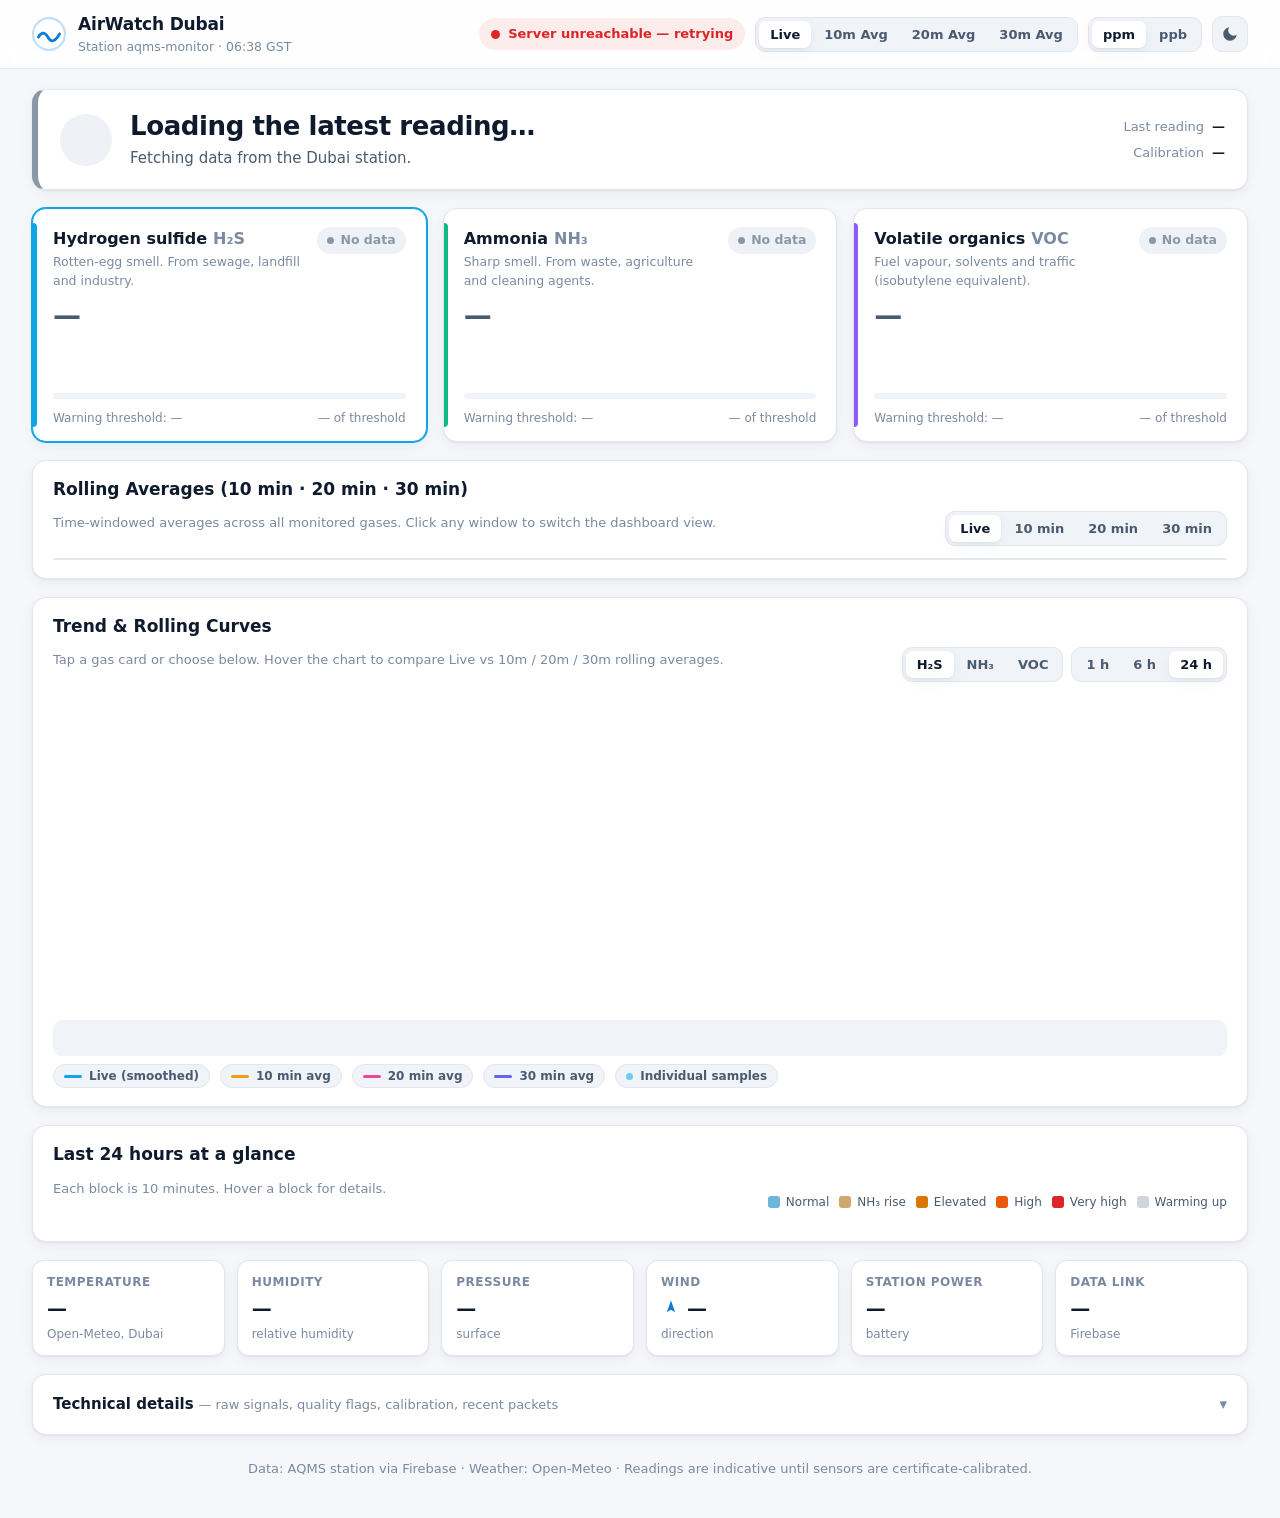
==== index.html @ 14f839cf "Add 10m, 20m, 30m rolling average views (v12)" ====
<!DOCTYPE html>
<html lang="en" data-theme="light">
<head>
  <meta charset="UTF-8" />
  <meta name="viewport" content="width=device-width, initial-scale=1" />
  <title>AirWatch Dubai — Live Air Quality</title>
  <meta name="description" content="Live hydrogen sulfide, ammonia and VOC readings from the AQMS station in Dubai." />
  <link rel="stylesheet" href="./vendor/uPlot.min.css" />
  <link rel="stylesheet" href="./app.css?v=12" />
  <script>
    // Apply saved/system theme before paint to avoid a flash
    (function () {
      var t = localStorage.getItem("aw-theme");
      if (!t) t = window.matchMedia && matchMedia("(prefers-color-scheme: dark)").matches ? "dark" : "light";
      document.documentElement.setAttribute("data-theme", t);
    })();
  </script>
</head>
<body>
  <header class="topbar">
    <div class="brand">
      <svg class="brand-mark" viewBox="0 0 32 32" aria-hidden="true">
        <circle cx="16" cy="16" r="15" fill="none" stroke="currentColor" stroke-width="2" opacity=".25" />
        <path d="M6 19c3-5 6-5 9 0s6 5 11-3" fill="none" stroke="currentColor" stroke-width="2.6" stroke-linecap="round" />
      </svg>
      <div>
        <div class="brand-name">AirWatch Dubai</div>
        <div class="brand-sub">Station <span id="stationId">aqms-monitor</span> · <span id="dubaiClock">--:--</span> GST</div>
      </div>
    </div>

    <div class="top-actions">
      <span id="livePill" class="live-pill is-wait" role="status" aria-live="polite">
        <span class="dot"></span><span id="liveText">Connecting…</span>
      </span>
      <div class="seg" role="group" aria-label="Averaging window" id="avgTabs">
        <button type="button" data-avg="live" aria-pressed="true" title="Instantaneous Kalman-smoothed reading">Live</button>
        <button type="button" data-avg="10" aria-pressed="false" title="10-minute rolling average">10m Avg</button>
        <button type="button" data-avg="20" aria-pressed="false" title="20-minute rolling average">20m Avg</button>
        <button type="button" data-avg="30" aria-pressed="false" title="30-minute rolling average">30m Avg</button>
      </div>
      <div class="seg" role="group" aria-label="Units">
        <button type="button" data-unit="ppm" aria-pressed="true">ppm</button>
        <button type="button" data-unit="ppb" aria-pressed="false">ppb</button>
      </div>
      <button type="button" id="themeBtn" class="icon-btn" aria-label="Toggle dark mode" title="Toggle dark mode">
        <svg viewBox="0 0 24 24" aria-hidden="true"><path d="M21 12.8A9 9 0 1 1 11.2 3a7 7 0 0 0 9.8 9.8z" fill="currentColor"/></svg>
      </button>
    </div>
  </header>

  <main class="wrap">
    <!-- 1. One-sentence answer -->
    <section id="statusBanner" class="status-banner tone-wait" aria-live="polite">
      <div class="status-icon" id="statusIcon" aria-hidden="true"></div>
      <div class="status-text">
        <h1 id="statusHeadline">Loading the latest reading…</h1>
        <p id="statusDetail">Fetching data from the Dubai station.</p>
      </div>
      <div class="status-meta">
        <div><span class="k">Last reading</span><span class="v" id="lastReading">—</span></div>
        <div><span class="k">Calibration</span><span class="v" id="calState">—</span></div>
      </div>
    </section>

    <!-- 2. Gas cards -->
    <section class="gas-grid" aria-label="Gas readings">
      <article class="gas-card" data-gas="h2s" tabindex="0"></article>
      <article class="gas-card" data-gas="nh3" tabindex="0"></article>
      <article class="gas-card" data-gas="voc" tabindex="0"></article>
    </section>

    <!-- 2b. 10m / 20m / 30m Rolling Averages Overview -->
    <section class="panel" id="rollingPanel" aria-label="Rolling average summary">
      <div class="panel-head">
        <div>
          <h2>Rolling Averages (10 min · 20 min · 30 min)</h2>
          <p class="muted small">Time-windowed averages across all monitored gases. Click any window to switch the dashboard view.</p>
        </div>
        <div class="seg" role="group" aria-label="Rolling window quick switch" id="avgTabsPanel">
          <button type="button" data-avg="live" aria-pressed="true">Live</button>
          <button type="button" data-avg="10" aria-pressed="false">10 min</button>
          <button type="button" data-avg="20" aria-pressed="false">20 min</button>
          <button type="button" data-avg="30" aria-pressed="false">30 min</button>
        </div>
      </div>
      <div class="table-scroll">
        <table class="grid-table rolling-table" id="rollingTable"></table>
      </div>
    </section>

    <!-- 3. Trend chart -->
    <section class="panel">
      <div class="panel-head">
        <div>
          <h2>Trend &amp; Rolling Curves</h2>
          <p class="muted small">Tap a gas card or choose below. Hover the chart to compare Live vs 10m / 20m / 30m rolling averages.</p>
        </div>
        <div class="panel-controls">
          <div class="seg" role="group" aria-label="Gas" id="gasTabs">
            <button type="button" data-gas="h2s" aria-pressed="true">H₂S</button>
            <button type="button" data-gas="nh3" aria-pressed="false">NH₃</button>
            <button type="button" data-gas="voc" aria-pressed="false">VOC</button>
          </div>
          <div class="seg" role="group" aria-label="Time range" id="rangeTabs">
            <button type="button" data-hours="1" aria-pressed="false">1 h</button>
            <button type="button" data-hours="6" aria-pressed="false">6 h</button>
            <button type="button" data-hours="24" aria-pressed="true">24 h</button>
          </div>
        </div>
      </div>
      <div id="chart" class="chart" role="img" aria-label="Concentration over time"></div>
      <div id="chartReadout" class="chart-readout" aria-live="off"></div>
      <div class="chart-key" id="chartKey">
        <button type="button" class="key-toggle" data-sidx="1" aria-pressed="true"><i class="key-line"></i>Live (smoothed)</button>
        <button type="button" class="key-toggle" data-sidx="2" aria-pressed="true"><i class="key-line avg10"></i>10 min avg</button>
        <button type="button" class="key-toggle" data-sidx="3" aria-pressed="true"><i class="key-line avg20"></i>20 min avg</button>
        <button type="button" class="key-toggle" data-sidx="4" aria-pressed="true"><i class="key-line avg30"></i>30 min avg</button>
        <button type="button" class="key-toggle" data-sidx="5" aria-pressed="true"><i class="key-dot"></i>Individual samples</button>
      </div>
    </section>

    <!-- 4. 24-hour timeline -->
    <section class="panel">
      <div class="panel-head">
        <div>
          <h2>Last 24 hours at a glance</h2>
          <p class="muted small" id="timelineSub">Each block is 10 minutes. Hover a block for details.</p>
        </div>
        <div class="legend-chips" id="timelineLegend"></div>
      </div>
      <div id="timeline" class="timeline"></div>
    </section>

    <!-- 5. Conditions & station health -->
    <section class="cond-grid" aria-label="Conditions and station health">
      <div class="cond"><span class="k">Temperature</span><span class="v" id="cTemp">—</span><span class="s">Open-Meteo, Dubai</span></div>
      <div class="cond"><span class="k">Humidity</span><span class="v" id="cRh">—</span><span class="s">relative humidity</span></div>
      <div class="cond"><span class="k">Pressure</span><span class="v" id="cP">—</span><span class="s">surface</span></div>
      <div class="cond">
        <span class="k">Wind</span>
        <span class="v wind"><svg id="windArrow" viewBox="0 0 24 24" aria-hidden="true"><path d="M12 3l5 14-5-3-5 3z" fill="currentColor"/></svg><span id="cWind">—</span></span>
        <span class="s" id="cWindDir">direction</span>
      </div>
      <div class="cond"><span class="k">Station power</span><span class="v" id="cBatt">—</span><span class="s" id="cBattS">battery</span></div>
      <div class="cond"><span class="k">Data link</span><span class="v" id="cLink">—</span><span class="s" id="cLinkS">Firebase</span></div>
    </section>

    <!-- 6. Technical drawer -->
    <details class="panel drawer" id="drawer">
      <summary>
        <span><strong>Technical details</strong> <span class="muted small">— raw signals, quality flags, calibration, recent packets</span></span>
        <span class="chev" aria-hidden="true">▾</span>
      </summary>
      <div class="drawer-body">
        <div class="tech-grid">
          <div>
            <h3>Latest raw packet</h3>
            <pre id="rawString" class="raw">—</pre>
            <table class="kv" id="voltTable"></table>
          </div>
          <div>
            <h3>Per-gas quality</h3>
            <table class="kv" id="qualityTable"></table>
          </div>
        </div>
        <h3>Recent packets</h3>
        <div class="table-scroll">
          <table class="grid-table" id="recentTable"></table>
        </div>
        <h3>How the numbers are made</h3>
        <ul class="method">
          <li><strong>H₂S</strong> (Alphasense H2S-B4, A1 working / A2 auxiliary electrode): AAN 803 algorithm 1, <code>[(A1−WE_e) − n_T·(A2−AE_e)] / sensitivity</code>.</li>
          <li><strong>NH₃</strong> (Alphasense NH3-B1, A0): 3-electrode conversion with H₂S cross-sensitivity compensation.</li>
          <li><strong>VOC</strong> (Alphasense PIDX-A-040, A3): fixed clean-air zero plus ideal-gas temperature/pressure correction, reported as isobutylene equivalent.</li>
          <li>Values are despiked and smoothed with a Hampel + 1D Kalman filter, with live 1σ noise estimates reported alongside every reading.</li>
        </ul>
        <p class="muted small" id="calNote"></p>
        <div class="drawer-actions">
          <a class="btn" id="csvBtn" href="./api/export/csv" download="aqms_dubai_telemetry.csv">Download CSV</a>
          <a class="btn ghost" id="liveApiBtn" href="https://aqms-65300-default-rtdb.firebaseio.com/data.json?orderBy=%22%24key%22&limitToLast=5" target="_blank" rel="noopener">Firebase Live JSON</a>
        </div>
      </div>
    </details>

    <footer class="foot muted small">
      Data: AQMS station via Firebase · Weather: Open-Meteo · Readings are indicative until sensors are certificate-calibrated.
    </footer>
  </main>

  <div id="tip" class="tip" role="tooltip" hidden></div>

  <script src="./vendor/uPlot.iife.min.js"></script>
  <script src="./standalone_engine.js?v=12"></script>
  <script src="./app.js?v=12"></script>
</body>
</html>
---- vendor/uPlot.min.css ----
.uplot, .uplot *, .uplot *::before, .uplot *::after {box-sizing: border-box;}.uplot {font-family: system-ui, -apple-system, "Segoe UI", Roboto, "Helvetica Neue", Arial, "Noto Sans", sans-serif, "Apple Color Emoji", "Segoe UI Emoji", "Segoe UI Symbol", "Noto Color Emoji";line-height: 1.5;width: min-content;}.u-title {text-align: center;font-size: 18px;font-weight: bold;}.u-wrap {position: relative;user-select: none;}.u-over, .u-under {position: absolute;}.u-under {overflow: hidden;}.uplot canvas {display: block;position: relative;width: 100%;height: 100%;}.u-axis {position: absolute;}.u-legend {font-size: 14px;margin: auto;text-align: center;}.u-inline {display: block;}.u-inline * {display: inline-block;}.u-inline tr {margin-right: 16px;}.u-legend th {font-weight: 600;}.u-legend th > * {vertical-align: middle;display: inline-block;}.u-legend .u-marker {width: 1em;height: 1em;margin-right: 4px;background-clip: padding-box !important;}.u-inline.u-live th::after {content: ":";vertical-align: middle;}.u-inline:not(.u-live) .u-value {display: none;}.u-series > * {padding: 4px;}.u-series th {cursor: pointer;}.u-legend .u-off > * {opacity: 0.3;}.u-select {background: rgba(0,0,0,0.07);position: absolute;pointer-events: none;}.u-cursor-x, .u-cursor-y {position: absolute;left: 0;top: 0;pointer-events: none;will-change: transform;}.u-hz .u-cursor-x, .u-vt .u-cursor-y {height: 100%;border-right: 1px dashed #607D8B;}.u-hz .u-cursor-y, .u-vt .u-cursor-x {width: 100%;border-bottom: 1px dashed #607D8B;}.u-cursor-pt {position: absolute;top: 0;left: 0;border-radius: 50%;border: 0 solid;pointer-events: none;will-change: transform;/*this has to be !important since we set inline "background" shorthand */background-clip: padding-box !important;}.u-axis.u-off, .u-select.u-off, .u-cursor-x.u-off, .u-cursor-y.u-off, .u-cursor-pt.u-off {display: none;}
---- app.css ----
/* AirWatch Dubai — dashboard styles (v6) */
:root {
  --bg: #f5f7fa;
  --surface: #ffffff;
  --surface-2: #f0f3f7;
  --line: #e2e7ee;
  --text: #0f1b2d;
  --text-2: #4a5a70;
  --text-3: #7b8aa0;
  --accent: #0b7bd6;

  --good: #12a150;  --good-bg: #e7f7ee;
  --ok: #0b84c6;    --ok-bg: #e6f3fb;
  --notice: #b7791f; --notice-bg: #fdf5e6;
  --warn: #d97706;  --warn-bg: #fef3e2;
  --high: #ea580c;  --high-bg: #fdeee6;
  --bad: #dc2626;   --bad-bg: #fdecec;
  --muted: #8a97a8; --muted-bg: #eef1f5;

  --h2s: #0ea5e9;
  --nh3: #10b981;
  --voc: #8b5cf6;

  --radius: 14px;
  --shadow: 0 1px 2px rgba(16, 27, 45, .06), 0 4px 14px rgba(16, 27, 45, .05);
  --font: system-ui, -apple-system, "Segoe UI", Roboto, "Helvetica Neue", Arial, sans-serif;
  --mono: ui-monospace, "Cascadia Code", "JetBrains Mono", Consolas, monospace;
}

[data-theme="dark"] {
  --bg: #0c1220;
  --surface: #131b2c;
  --surface-2: #1a2338;
  --line: #26314a;
  --text: #e8edf5;
  --text-2: #a9b6c9;
  --text-3: #7486a0;
  --accent: #4fb0ff;

  --good: #34d27b;  --good-bg: rgba(52, 210, 123, .12);
  --ok: #4fb6f0;    --ok-bg: rgba(79, 182, 240, .12);
  --notice: #e7b452; --notice-bg: rgba(231, 180, 82, .12);
  --warn: #f5a524;  --warn-bg: rgba(245, 165, 36, .13);
  --high: #fb7a3c;  --high-bg: rgba(251, 122, 60, .14);
  --bad: #f87171;   --bad-bg: rgba(248, 113, 113, .14);
  --muted: #7d8ca3; --muted-bg: rgba(125, 140, 163, .12);

  --shadow: 0 1px 2px rgba(0, 0, 0, .3), 0 6px 18px rgba(0, 0, 0, .25);
}

* { box-sizing: border-box; }
html, body { margin: 0; }
body {
  background: var(--bg);
  color: var(--text);
  font: 15px/1.5 var(--font);
  -webkit-font-smoothing: antialiased;
}
h1, h2, h3 { margin: 0; line-height: 1.25; }
h2 { font-size: 17px; }
h3 { font-size: 14px; margin: 18px 0 8px; color: var(--text-2); text-transform: uppercase; letter-spacing: .04em; }
.muted { color: var(--text-3); }
.small { font-size: 13px; }
code { font-family: var(--mono); font-size: .9em; background: var(--surface-2); padding: 1px 5px; border-radius: 4px; }

/* ---------- top bar ---------- */
.topbar {
  position: sticky; top: 0; z-index: 10;
  display: flex; align-items: center; justify-content: space-between; gap: 12px; flex-wrap: wrap;
  padding: 12px clamp(14px, 3vw, 32px);
  background: color-mix(in srgb, var(--surface) 88%, transparent);
  backdrop-filter: blur(10px);
  border-bottom: 1px solid var(--line);
}
.brand { display: flex; align-items: center; gap: 12px; }
.brand-mark { width: 34px; height: 34px; color: var(--accent); }
.brand-name { font-weight: 750; font-size: 17px; letter-spacing: -.01em; }
.brand-sub { font-size: 12.5px; color: var(--text-3); }
.top-actions { display: flex; align-items: center; gap: 10px; flex-wrap: wrap; }

.live-pill {
  display: inline-flex; align-items: center; gap: 8px;
  padding: 6px 12px; border-radius: 999px;
  font-size: 13px; font-weight: 600;
  background: var(--muted-bg); color: var(--text-2);
}
.live-pill .dot { width: 9px; height: 9px; border-radius: 50%; background: var(--muted); }
.live-pill.is-live { background: var(--good-bg); color: var(--good); }
.live-pill.is-live .dot { background: var(--good); box-shadow: 0 0 0 0 var(--good); animation: pulse 2s infinite; }
.live-pill.is-stale { background: var(--warn-bg); color: var(--warn); }
.live-pill.is-stale .dot { background: var(--warn); }
.live-pill.is-down { background: var(--bad-bg); color: var(--bad); }
.live-pill.is-down .dot { background: var(--bad); }
@keyframes pulse {
  0% { box-shadow: 0 0 0 0 color-mix(in srgb, var(--good) 55%, transparent); }
  70% { box-shadow: 0 0 0 8px transparent; }
  100% { box-shadow: 0 0 0 0 transparent; }
}
@media (prefers-reduced-motion: reduce) { .live-pill.is-live .dot { animation: none; } }

.seg { display: inline-flex; background: var(--surface-2); border: 1px solid var(--line); border-radius: 10px; padding: 3px; gap: 2px; }
.seg button {
  border: 0; background: transparent; color: var(--text-2);
  font: 600 13px var(--font); padding: 6px 11px; border-radius: 7px; cursor: pointer;
}
.seg button:hover { color: var(--text); }
.seg button[aria-pressed="true"] { background: var(--surface); color: var(--text); box-shadow: var(--shadow); }
.icon-btn {
  width: 36px; height: 36px; display: grid; place-items: center;
  border: 1px solid var(--line); background: var(--surface-2); color: var(--text-2);
  border-radius: 10px; cursor: pointer;
}
.icon-btn svg { width: 18px; height: 18px; }
button:focus-visible, .gas-card:focus-visible, summary:focus-visible, a:focus-visible {
  outline: 2px solid var(--accent); outline-offset: 2px;
}

/* ---------- layout ---------- */
.wrap { max-width: 1280px; margin: 0 auto; padding: 20px clamp(14px, 3vw, 32px) 40px; display: grid; grid-template-columns: minmax(0, 1fr); gap: 18px; }
.wrap > *, .gas-card, .cond, .panel { min-width: 0; }
.panel { background: var(--surface); border: 1px solid var(--line); border-radius: var(--radius); box-shadow: var(--shadow); padding: 18px 20px; }
.panel-head { display: flex; justify-content: space-between; align-items: flex-end; gap: 14px; flex-wrap: wrap; margin-bottom: 12px; }
.panel-controls { display: flex; gap: 8px; flex-wrap: wrap; }

/* ---------- status banner ---------- */
.status-banner {
  display: grid; grid-template-columns: auto minmax(0, 1fr) auto; gap: 18px; align-items: center;
  padding: 20px 22px; border-radius: var(--radius); border: 1px solid var(--line);
  background: var(--surface); box-shadow: var(--shadow);
  border-left: 6px solid var(--muted);
}
.status-banner h1 { font-size: clamp(20px, 2.6vw, 26px); letter-spacing: -.015em; }
.status-banner p { margin: 4px 0 0; color: var(--text-2); max-width: 720px; }
.status-icon { width: 52px; height: 52px; border-radius: 50%; display: grid; place-items: center; background: var(--muted-bg); color: var(--muted); }
.status-icon svg { width: 28px; height: 28px; }
.status-meta { display: grid; gap: 6px; font-size: 13px; text-align: right; }
.status-meta .k { color: var(--text-3); margin-right: 8px; }
.status-meta .v { font-weight: 600; }
.tone-good { border-left-color: var(--good); } .tone-good .status-icon { background: var(--good-bg); color: var(--good); }
.tone-ok { border-left-color: var(--ok); } .tone-ok .status-icon { background: var(--ok-bg); color: var(--ok); }
.tone-notice { border-left-color: var(--notice); } .tone-notice .status-icon { background: var(--notice-bg); color: var(--notice); }
.tone-warn { border-left-color: var(--warn); } .tone-warn .status-icon { background: var(--warn-bg); color: var(--warn); }
.tone-high { border-left-color: var(--high); } .tone-high .status-icon { background: var(--high-bg); color: var(--high); }
.tone-bad { border-left-color: var(--bad); } .tone-bad .status-icon { background: var(--bad-bg); color: var(--bad); }
.tone-wait, .tone-muted { border-left-color: var(--muted); }
@media (max-width: 760px) {
  .status-banner { grid-template-columns: auto minmax(0, 1fr); padding: 16px; gap: 14px; }
  .status-icon { width: 42px; height: 42px; }
  .status-meta { grid-column: 1 / -1; text-align: left; grid-template-columns: 1fr 1fr; }
  .gc-value { font-size: 34px; }
  .gc-value.as-text { font-size: 24px; }
  .tl-row, .tl-axis { grid-template-columns: 44px minmax(0, 1fr); }
  .tl-cells { gap: 0; }
  .panel { padding: 14px; }
}

/* ---------- gas cards ---------- */
.gas-grid { display: grid; grid-template-columns: repeat(3, minmax(0, 1fr)); gap: 16px; }
@media (max-width: 980px) { .gas-grid { grid-template-columns: minmax(0, 1fr); } }
.gas-card {
  position: relative; cursor: pointer;
  background: var(--surface); border: 1px solid var(--line); border-radius: var(--radius); box-shadow: var(--shadow);
  padding: 18px 20px 14px; display: grid; gap: 10px;
  transition: border-color .15s, transform .15s;
}
.gas-card:hover { transform: translateY(-1px); }
.gas-card.is-selected { border-color: var(--gas-color); box-shadow: 0 0 0 1px var(--gas-color), var(--shadow); }
.gas-card::before { content: ""; position: absolute; left: 0; top: 14px; bottom: 14px; width: 4px; border-radius: 0 4px 4px 0; background: var(--gas-color); }
.gc-top { display: flex; justify-content: space-between; align-items: flex-start; gap: 10px; }
.gc-name { font-weight: 700; font-size: 16px; }
.gc-formula { color: var(--text-3); font-weight: 600; margin-left: 6px; }
.gc-desc { font-size: 12.5px; color: var(--text-3); margin-top: 2px; }
.pill { display: inline-flex; align-items: center; gap: 6px; padding: 4px 10px; border-radius: 999px; font-size: 12.5px; font-weight: 650; white-space: nowrap; }
.pill::before { content: ""; width: 7px; height: 7px; border-radius: 50%; background: currentColor; }
.pill.good { background: var(--good-bg); color: var(--good); }
.pill.ok { background: var(--ok-bg); color: var(--ok); }
.pill.notice { background: var(--notice-bg); color: var(--notice); }
.pill.warn { background: var(--warn-bg); color: var(--warn); }
.pill.high { background: var(--high-bg); color: var(--high); }
.pill.bad { background: var(--bad-bg); color: var(--bad); }
.pill.muted { background: var(--muted-bg); color: var(--muted); }
.gc-reading { display: flex; align-items: baseline; gap: 8px; min-height: 52px; }
.gc-value { font-size: 40px; font-weight: 750; letter-spacing: -.02em; font-variant-numeric: tabular-nums; line-height: 1.1; }
.gc-value.as-text { font-size: 28px; font-weight: 700; color: var(--text-2); }
.gc-unit { font-size: 15px; font-weight: 600; color: var(--text-3); }
.gc-mode-badge {
  margin-left: 4px; padding: 2px 7px; border-radius: 6px;
  font-size: 11.5px; font-weight: 700; text-transform: uppercase; letter-spacing: .03em;
  background: color-mix(in srgb, var(--gas-color) 14%, transparent);
  color: var(--gas-color);
}
.gc-sub { font-size: 13px; color: var(--text-2); min-height: 20px; }
.gc-avgs {
  display: grid; grid-template-columns: repeat(4, minmax(0, 1fr)); gap: 6px;
  margin: 2px 0;
}
.gc-avg-tile {
  border: 1px solid var(--line); background: var(--surface-2); color: var(--text);
  border-radius: 8px; padding: 6px 4px; text-align: center; cursor: pointer;
  display: grid; gap: 1px; font: inherit; transition: border-color .15s, background .15s;
}
.gc-avg-tile:hover { border-color: var(--gas-color); }
.gc-avg-tile.is-active {
  background: color-mix(in srgb, var(--gas-color) 13%, var(--surface));
  border-color: var(--gas-color);
}
.gc-avg-tile .ak { font-size: 10.5px; font-weight: 700; color: var(--text-3); text-transform: uppercase; letter-spacing: .04em; }
.gc-avg-tile.is-active .ak { color: var(--gas-color); }
.gc-avg-tile .av { font-size: 13.5px; font-weight: 700; font-variant-numeric: tabular-nums; }
.gc-spark { width: 100%; height: 44px; display: block; }
.gc-foot { display: flex; justify-content: space-between; font-size: 12px; color: var(--text-3); }
.gc-bar { height: 6px; background: var(--surface-2); border-radius: 99px; overflow: hidden; }
.gc-bar > span { display: block; height: 100%; border-radius: 99px; background: var(--gas-color); transition: width .4s; }

/* ---------- chart ---------- */
.chart { width: 100%; min-height: 320px; }
.chart .u-legend { font-size: 13px; color: var(--text-2); }
.chart .u-legend .u-marker { border-radius: 3px; }
.chart-key { display: flex; flex-wrap: wrap; gap: 10px; margin-top: 8px; font-size: 12.5px; color: var(--text-3); }
.chart-key span, .key-toggle { display: inline-flex; align-items: center; gap: 7px; }
.key-toggle {
  border: 1px solid var(--line); background: var(--surface-2); color: var(--text-2);
  padding: 4px 10px; border-radius: 999px; font: 600 12px var(--font); cursor: pointer;
}
.key-toggle[aria-pressed="false"] { opacity: .42; }
.key-line { width: 18px; height: 3px; border-radius: 2px; background: var(--sel-color, var(--h2s)); display: inline-block; }
.key-line.avg10 { background: #f59e0b; }
.key-line.avg20 { background: #ec4899; }
.key-line.avg30 { background: #6366f1; }
.key-dot { width: 7px; height: 7px; border-radius: 50%; background: var(--sel-color, var(--h2s)); opacity: .55; display: inline-block; }
.rolling-table th.is-active, .rolling-table td.is-active {
  background: color-mix(in srgb, var(--accent) 10%, var(--surface));
  font-weight: 700;
}
.rolling-table th[data-avg] { cursor: pointer; }
.rolling-table th[data-avg]:hover { color: var(--text); }
.rolling-table tbody tr { cursor: pointer; }
.rolling-table tbody tr:hover { background: var(--surface-2); }
.rolling-gas { display: inline-flex; align-items: center; gap: 8px; font-weight: 700; }
.rolling-dot { width: 9px; height: 9px; border-radius: 50%; display: inline-block; }
.key-band { width: 18px; height: 11px; border-radius: 3px; background: var(--muted-bg); border-top: 2px dashed var(--muted); display: inline-block; }
.chart-empty { display: grid; place-items: center; height: 300px; color: var(--text-3); }
.chart-readout { display: flex; flex-wrap: wrap; gap: 6px 18px; align-items: baseline; margin-top: 6px; padding: 8px 12px; background: var(--surface-2); border-radius: 9px; font-size: 13px; color: var(--text-2); font-variant-numeric: tabular-nums; min-height: 36px; }
.chart-readout b { color: var(--text); }
.gas-grid.is-stale .gas-card { opacity: .62; }
.gas-grid.is-stale .gas-card:hover { opacity: .85; }

/* ---------- timeline ---------- */
.timeline { display: grid; gap: 10px; }
.tl-row { display: grid; grid-template-columns: 70px minmax(0, 1fr); align-items: center; gap: 10px; }
.tl-label { font-size: 13px; font-weight: 650; color: var(--text-2); }
.tl-cells { display: flex; gap: 1px; height: 26px; min-width: 0; }
.tl-cells span { flex: 1 1 0; min-width: 0; border-radius: 2px; background: var(--surface-2); cursor: default; }
.tl-axis { display: grid; grid-template-columns: 70px minmax(0, 1fr); gap: 10px; }
.tl-ticks { position: relative; height: 18px; font-size: 11.5px; color: var(--text-3); }
.tl-ticks span { position: absolute; transform: translateX(-50%); white-space: nowrap; }
.c0 { background: var(--surface-2) !important; }
.c1 { background: color-mix(in srgb, var(--muted) 40%, transparent) !important; }
.c2 { background: color-mix(in srgb, var(--good) 45%, transparent) !important; }
.c3 { background: color-mix(in srgb, var(--ok) 60%, transparent) !important; }
.c4 { background: color-mix(in srgb, var(--notice) 65%, transparent) !important; }
.c5 { background: var(--warn) !important; }
.c6 { background: var(--high) !important; }
.c7 { background: var(--bad) !important; }
.legend-chips { display: flex; flex-wrap: wrap; gap: 10px; font-size: 12px; color: var(--text-2); }
.legend-chips span { display: inline-flex; align-items: center; gap: 6px; }
.legend-chips i { width: 12px; height: 12px; border-radius: 3px; display: inline-block; }

/* ---------- conditions ---------- */
.cond-grid { display: grid; grid-template-columns: repeat(6, 1fr); gap: 12px; }
@media (max-width: 1100px) { .cond-grid { grid-template-columns: repeat(3, 1fr); } }
@media (max-width: 560px) { .cond-grid { grid-template-columns: repeat(2, 1fr); } }
.cond { background: var(--surface); border: 1px solid var(--line); border-radius: 12px; padding: 12px 14px; display: grid; gap: 2px; box-shadow: var(--shadow); }
.cond .k { font-size: 12px; color: var(--text-3); font-weight: 600; text-transform: uppercase; letter-spacing: .04em; }
.cond .v { font-size: 20px; font-weight: 700; font-variant-numeric: tabular-nums; }
.cond .s { font-size: 12px; color: var(--text-3); }
.cond .v.wind { display: flex; align-items: center; gap: 6px; }
.cond .v.wind svg { width: 20px; height: 20px; color: var(--accent); transition: transform .4s; }
.cond .v.good { color: var(--good); } .cond .v.warn { color: var(--warn); } .cond .v.bad { color: var(--bad); }

/* ---------- drawer ---------- */
.drawer summary { list-style: none; display: flex; justify-content: space-between; align-items: center; cursor: pointer; gap: 10px; }
.drawer summary::-webkit-details-marker { display: none; }
.drawer .chev { transition: transform .2s; color: var(--text-3); }
.drawer[open] .chev { transform: rotate(180deg); }
.drawer-body { margin-top: 6px; }
.tech-grid { display: grid; grid-template-columns: 1fr 1fr; gap: 24px; }
@media (max-width: 900px) { .tech-grid { grid-template-columns: 1fr; } }
.raw { font-family: var(--mono); font-size: 12.5px; background: var(--surface-2); border: 1px solid var(--line); border-radius: 8px; padding: 10px 12px; white-space: pre-wrap; word-break: break-all; margin: 0 0 10px; }
table { border-collapse: collapse; width: 100%; font-size: 13px; }
.kv td { padding: 6px 4px; border-bottom: 1px solid var(--line); vertical-align: top; }
.kv td:first-child { color: var(--text-3); width: 42%; }
.kv td:last-child { font-family: var(--mono); font-size: 12.5px; word-break: break-word; }
.table-scroll { overflow-x: auto; border: 1px solid var(--line); border-radius: 10px; }
.grid-table th, .grid-table td { padding: 7px 10px; text-align: right; white-space: nowrap; border-bottom: 1px solid var(--line); font-variant-numeric: tabular-nums; }
.grid-table th { background: var(--surface-2); color: var(--text-3); font-size: 12px; font-weight: 650; position: sticky; top: 0; }
.grid-table td:first-child, .grid-table th:first-child { text-align: left; }
.method { margin: 0; padding-left: 18px; color: var(--text-2); font-size: 13.5px; display: grid; gap: 6px; }
.drawer-actions { display: flex; gap: 10px; flex-wrap: wrap; margin-top: 14px; }
.btn { display: inline-flex; align-items: center; padding: 8px 14px; border-radius: 9px; background: var(--accent); color: #fff; text-decoration: none; font-weight: 600; font-size: 13.5px; border: 1px solid var(--accent); }
.btn.ghost { background: transparent; color: var(--accent); }

.foot { text-align: center; padding-top: 6px; }

/* ---------- tooltip ---------- */
.tip {
  position: fixed; z-index: 50; pointer-events: none;
  background: var(--text); color: var(--bg);
  padding: 7px 10px; border-radius: 8px; font-size: 12.5px; line-height: 1.4; max-width: 260px;
  box-shadow: var(--shadow);
}
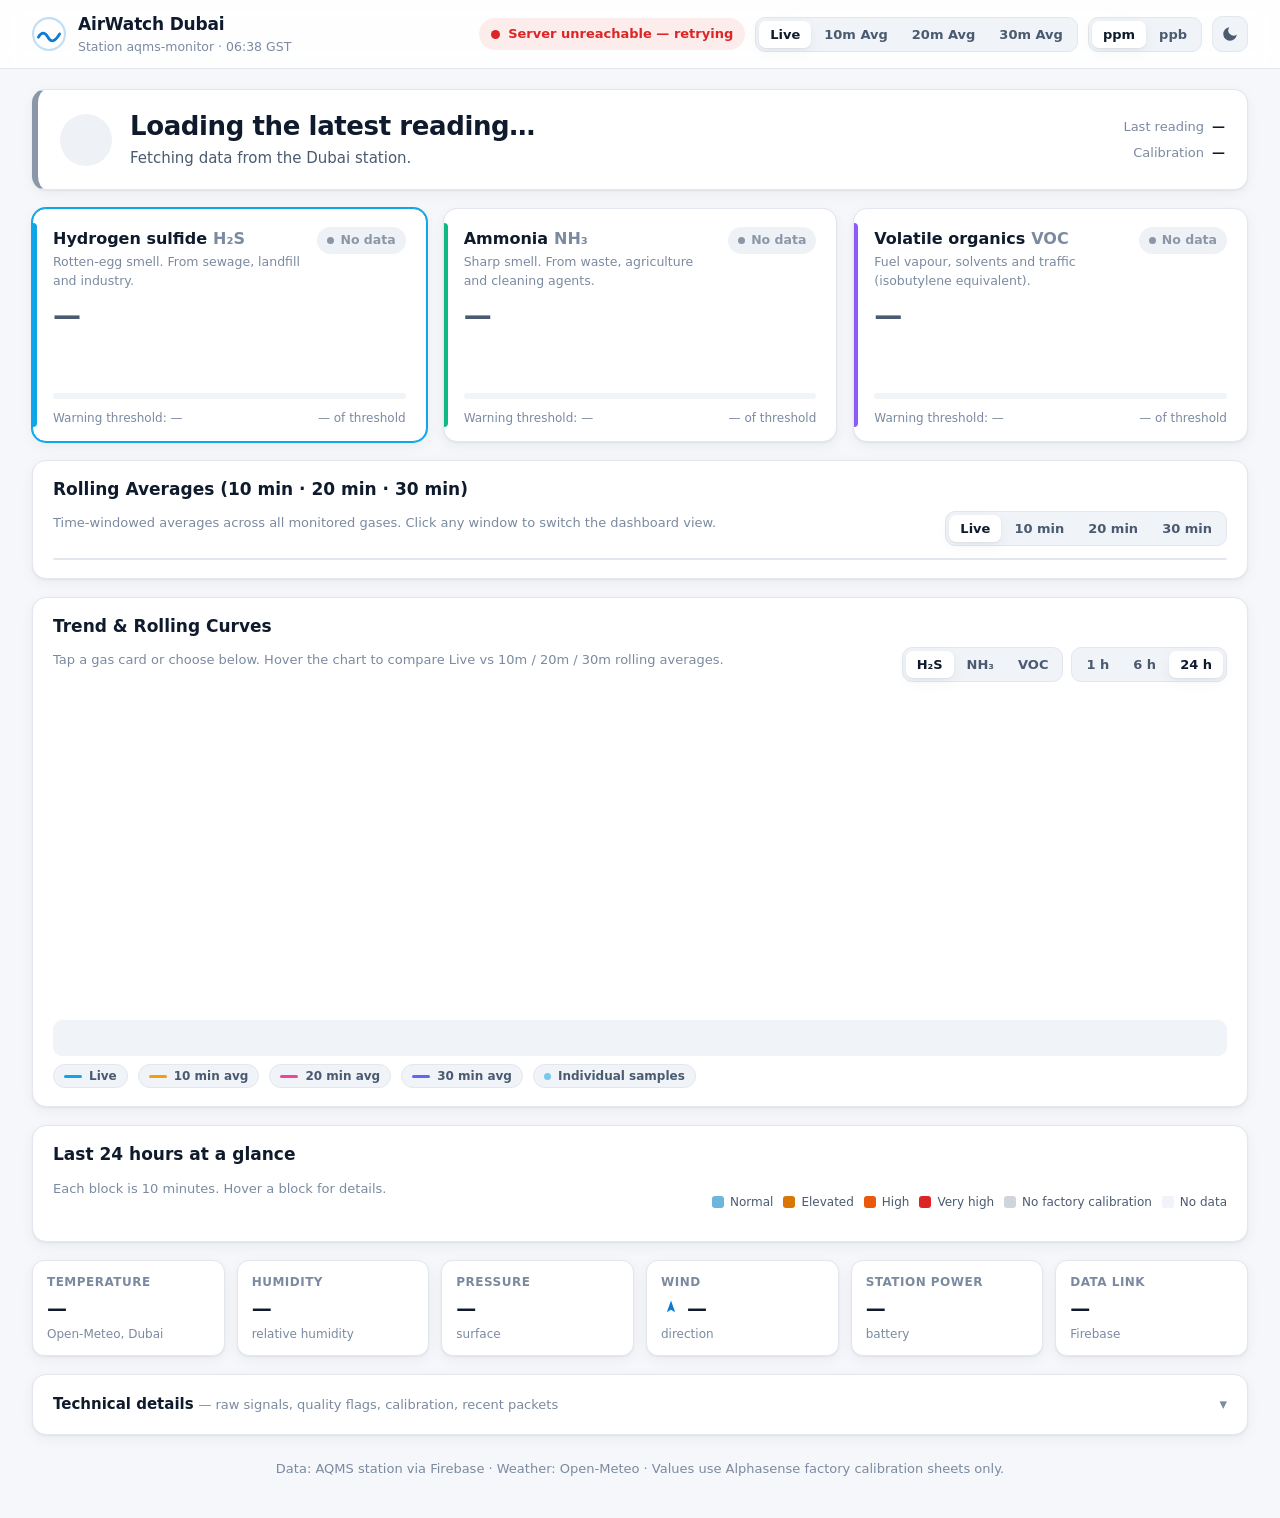
==== commit df4ffb2b: "Deploy v14: Alphasense factory calibration formulas only Same static files as main (static/). Gas va" ====
--- a/index.html
+++ b/index.html
@@ -6,7 +6,7 @@
   <title>AirWatch Dubai — Live Air Quality</title>
   <meta name="description" content="Live hydrogen sulfide, ammonia and VOC readings from the AQMS station in Dubai." />
   <link rel="stylesheet" href="./vendor/uPlot.min.css" />
-  <link rel="stylesheet" href="./app.css?v=12" />
+  <link rel="stylesheet" href="./app.css?v=14" />
   <script>
     // Apply saved/system theme before paint to avoid a flash
     (function () {
@@ -34,7 +34,7 @@
         <span class="dot"></span><span id="liveText">Connecting…</span>
       </span>
       <div class="seg" role="group" aria-label="Averaging window" id="avgTabs">
-        <button type="button" data-avg="live" aria-pressed="true" title="Instantaneous Kalman-smoothed reading">Live</button>
+        <button type="button" data-avg="live" aria-pressed="true" title="Latest reading: factory formula, no smoothing">Live</button>
         <button type="button" data-avg="10" aria-pressed="false" title="10-minute rolling average">10m Avg</button>
         <button type="button" data-avg="20" aria-pressed="false" title="20-minute rolling average">20m Avg</button>
         <button type="button" data-avg="30" aria-pressed="false" title="30-minute rolling average">30m Avg</button>
@@ -112,7 +112,7 @@
       <div id="chart" class="chart" role="img" aria-label="Concentration over time"></div>
       <div id="chartReadout" class="chart-readout" aria-live="off"></div>
       <div class="chart-key" id="chartKey">
-        <button type="button" class="key-toggle" data-sidx="1" aria-pressed="true"><i class="key-line"></i>Live (smoothed)</button>
+        <button type="button" class="key-toggle" data-sidx="1" aria-pressed="true"><i class="key-line"></i>Live</button>
         <button type="button" class="key-toggle" data-sidx="2" aria-pressed="true"><i class="key-line avg10"></i>10 min avg</button>
         <button type="button" class="key-toggle" data-sidx="3" aria-pressed="true"><i class="key-line avg20"></i>20 min avg</button>
         <button type="button" class="key-toggle" data-sidx="4" aria-pressed="true"><i class="key-line avg30"></i>30 min avg</button>
@@ -170,10 +170,11 @@
         </div>
         <h3>How the numbers are made</h3>
         <ul class="method">
-          <li><strong>H₂S</strong> (Alphasense H2S-B4, A1 working / A2 auxiliary electrode): AAN 803 algorithm 1, <code>[(A1−WE_e) − n_T·(A2−AE_e)] / sensitivity</code>.</li>
-          <li><strong>NH₃</strong> (Alphasense NH3-B1, A0): 3-electrode conversion with H₂S cross-sensitivity compensation.</li>
-          <li><strong>VOC</strong> (Alphasense PIDX-A-040, A3): fixed clean-air zero plus ideal-gas temperature/pressure correction, reported as isobutylene equivalent.</li>
-          <li>Values are despiked and smoothed with a Hampel + 1D Kalman filter, with live 1σ noise estimates reported alongside every reading.</li>
+          <li><strong>Factory calibration only.</strong> Each gas uses only the zero and sensitivity printed on its Alphasense factory calibration sheet. No filtering, smoothing, temperature tables or clamping.</li>
+          <li><strong>NH₃</strong> (Alphasense NH₃-B1+, factory sheet <code>77840031</code>, A0): <code>(A0 mV − 328) / 58.624</code> ppm (<code>58.624 mV/ppm = 73.28 nA/ppm × 0.8 mV/nA</code>).</li>
+          <li><strong>H₂S</strong> (Alphasense H2S-B4, A1 working / A2 auxiliary): <code>((A1 − WE zero) − (A2 − AE zero)) / sensitivity</code> ppb — no value until its factory sheet is entered.</li>
+          <li><strong>VOC</strong> (Alphasense PIDX-A-040, A3): <code>(A3 − V zero) / sensitivity</code> ppm isobutylene — no value until its factory sheet is entered.</li>
+          <li>10 / 20 / 30-minute values are plain averages of the readings in each window. Alarm levels use the 10-minute average. Weather is shown for information only.</li>
         </ul>
         <p class="muted small" id="calNote"></p>
         <div class="drawer-actions">
@@ -184,14 +185,14 @@
     </details>
 
     <footer class="foot muted small">
-      Data: AQMS station via Firebase · Weather: Open-Meteo · Readings are indicative until sensors are certificate-calibrated.
+      Data: AQMS station via Firebase · Weather: Open-Meteo · Values use Alphasense factory calibration sheets only.
     </footer>
   </main>
 
   <div id="tip" class="tip" role="tooltip" hidden></div>
 
   <script src="./vendor/uPlot.iife.min.js"></script>
-  <script src="./standalone_engine.js?v=12"></script>
-  <script src="./app.js?v=12"></script>
+  <script src="./standalone_engine.js?v=14"></script>
+  <script src="./app.js?v=14"></script>
 </body>
 </html>
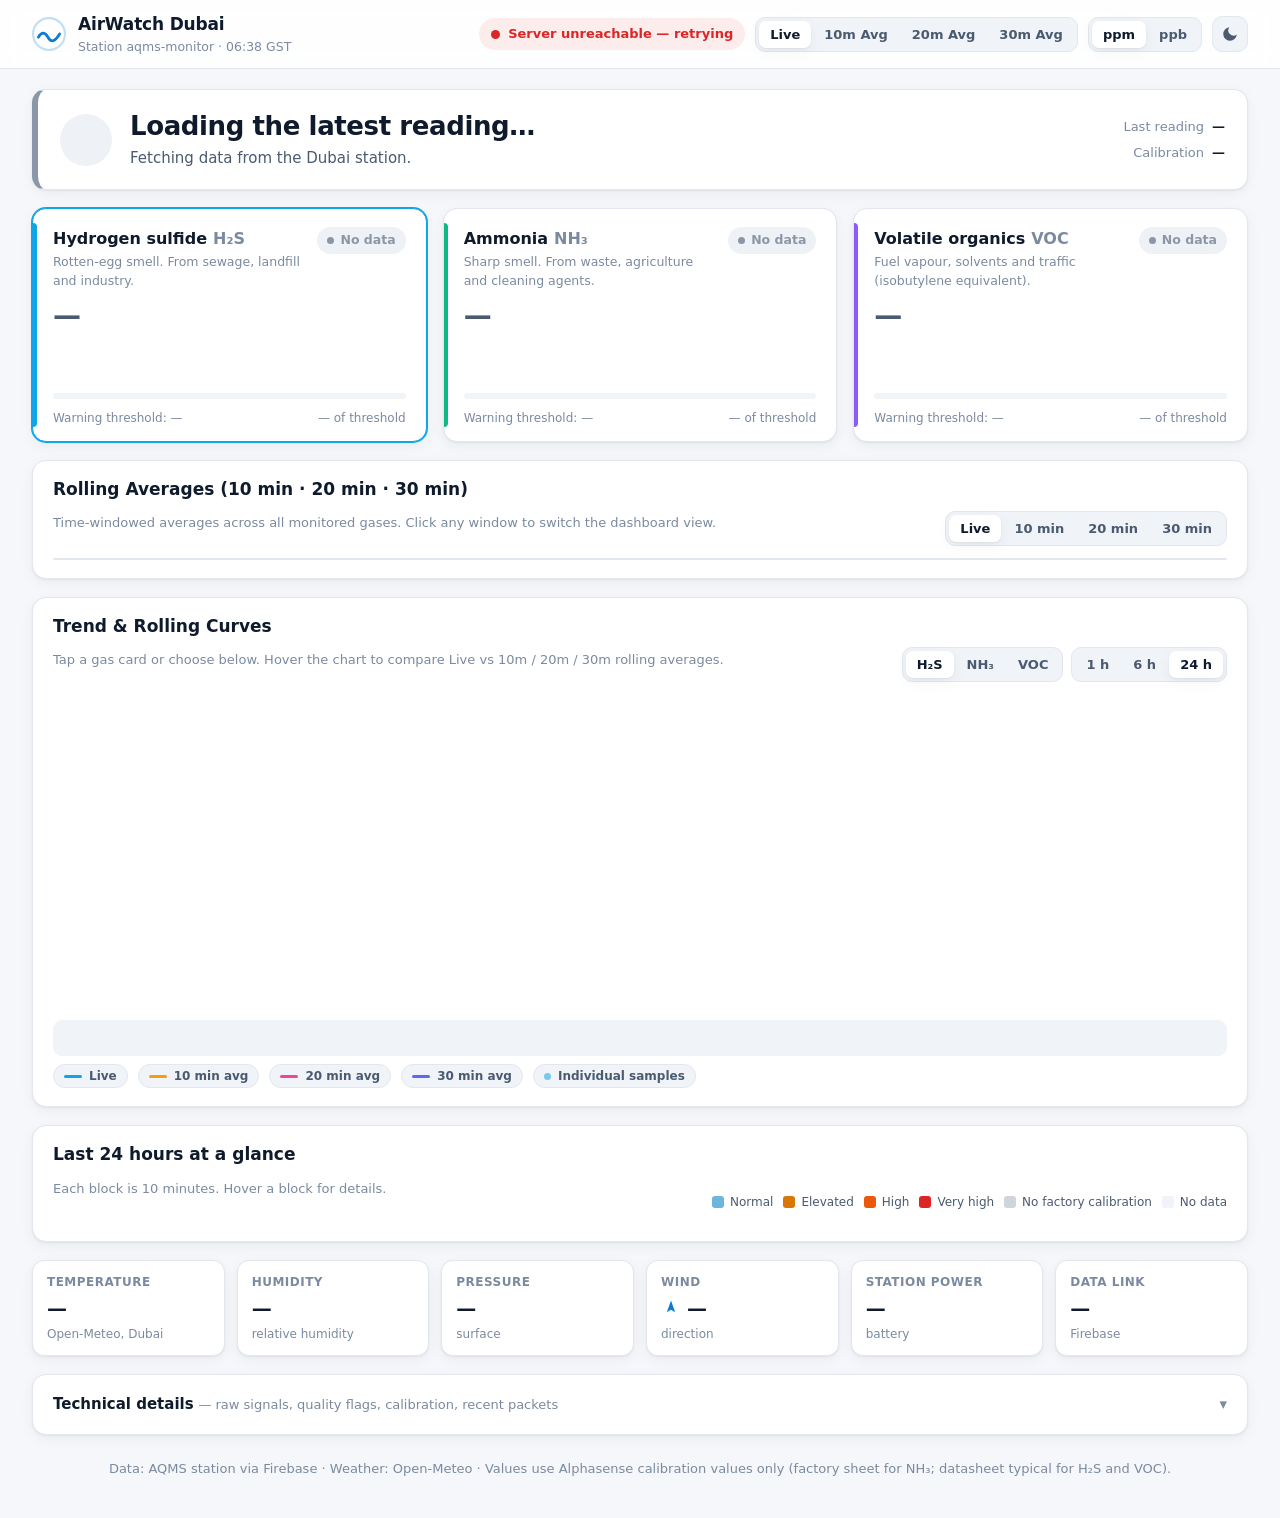
==== commit 22c8c785: "Deploy v15: datasheet typical values for H2S and VOC Same static files as main. NH3 uses factory she" ====
--- a/index.html
+++ b/index.html
@@ -6,7 +6,7 @@
   <title>AirWatch Dubai — Live Air Quality</title>
   <meta name="description" content="Live hydrogen sulfide, ammonia and VOC readings from the AQMS station in Dubai." />
   <link rel="stylesheet" href="./vendor/uPlot.min.css" />
-  <link rel="stylesheet" href="./app.css?v=14" />
+  <link rel="stylesheet" href="./app.css?v=15" />
   <script>
     // Apply saved/system theme before paint to avoid a flash
     (function () {
@@ -170,10 +170,10 @@
         </div>
         <h3>How the numbers are made</h3>
         <ul class="method">
-          <li><strong>Factory calibration only.</strong> Each gas uses only the zero and sensitivity printed on its Alphasense factory calibration sheet. No filtering, smoothing, temperature tables or clamping.</li>
+          <li><strong>Alphasense calibration values only.</strong> Each gas uses an Alphasense zero and sensitivity: the sensor's own factory sheet where available, otherwise Alphasense's datasheet typical values. No filtering, smoothing, temperature tables or clamping.</li>
           <li><strong>NH₃</strong> (Alphasense NH₃-B1+, factory sheet <code>77840031</code>, A0): <code>(A0 mV − 328) / 58.624</code> ppm (<code>58.624 mV/ppm = 73.28 nA/ppm × 0.8 mV/nA</code>).</li>
-          <li><strong>H₂S</strong> (Alphasense H2S-B4, A1 working / A2 auxiliary): <code>((A1 − WE zero) − (A2 − AE zero)) / sensitivity</code> ppb — no value until its factory sheet is entered.</li>
-          <li><strong>VOC</strong> (Alphasense PIDX-A-040, A3): <code>(A3 − V zero) / sensitivity</code> ppm isobutylene — no value until its factory sheet is entered.</li>
+          <li><strong>H₂S</strong> (Alphasense H2S-B4, A1 working / A2 auxiliary): <code>((A1 − 350) − (A2 − 350)) / 1.4</code> ppb — Alphasense datasheet typical (ISB manual Table 2: zero 350/350 mV, 1750 nA/ppm × 0.8 mV/nA). Indicative until its factory sheet is entered.</li>
+          <li><strong>VOC</strong> (Alphasense PIDX-A-040, A3): <code>(A3 − 70) / 55</code> ppm isobutylene — Alphasense datasheet typical (offset 40–100 mV, midpoint used; 55 mV/ppm). Indicative until its factory sheet is entered.</li>
           <li>10 / 20 / 30-minute values are plain averages of the readings in each window. Alarm levels use the 10-minute average. Weather is shown for information only.</li>
         </ul>
         <p class="muted small" id="calNote"></p>
@@ -185,14 +185,14 @@
     </details>
 
     <footer class="foot muted small">
-      Data: AQMS station via Firebase · Weather: Open-Meteo · Values use Alphasense factory calibration sheets only.
+      Data: AQMS station via Firebase · Weather: Open-Meteo · Values use Alphasense calibration values only (factory sheet for NH₃; datasheet typical for H₂S and VOC).
     </footer>
   </main>
 
   <div id="tip" class="tip" role="tooltip" hidden></div>
 
   <script src="./vendor/uPlot.iife.min.js"></script>
-  <script src="./standalone_engine.js?v=14"></script>
-  <script src="./app.js?v=14"></script>
+  <script src="./standalone_engine.js?v=15"></script>
+  <script src="./app.js?v=15"></script>
 </body>
 </html>
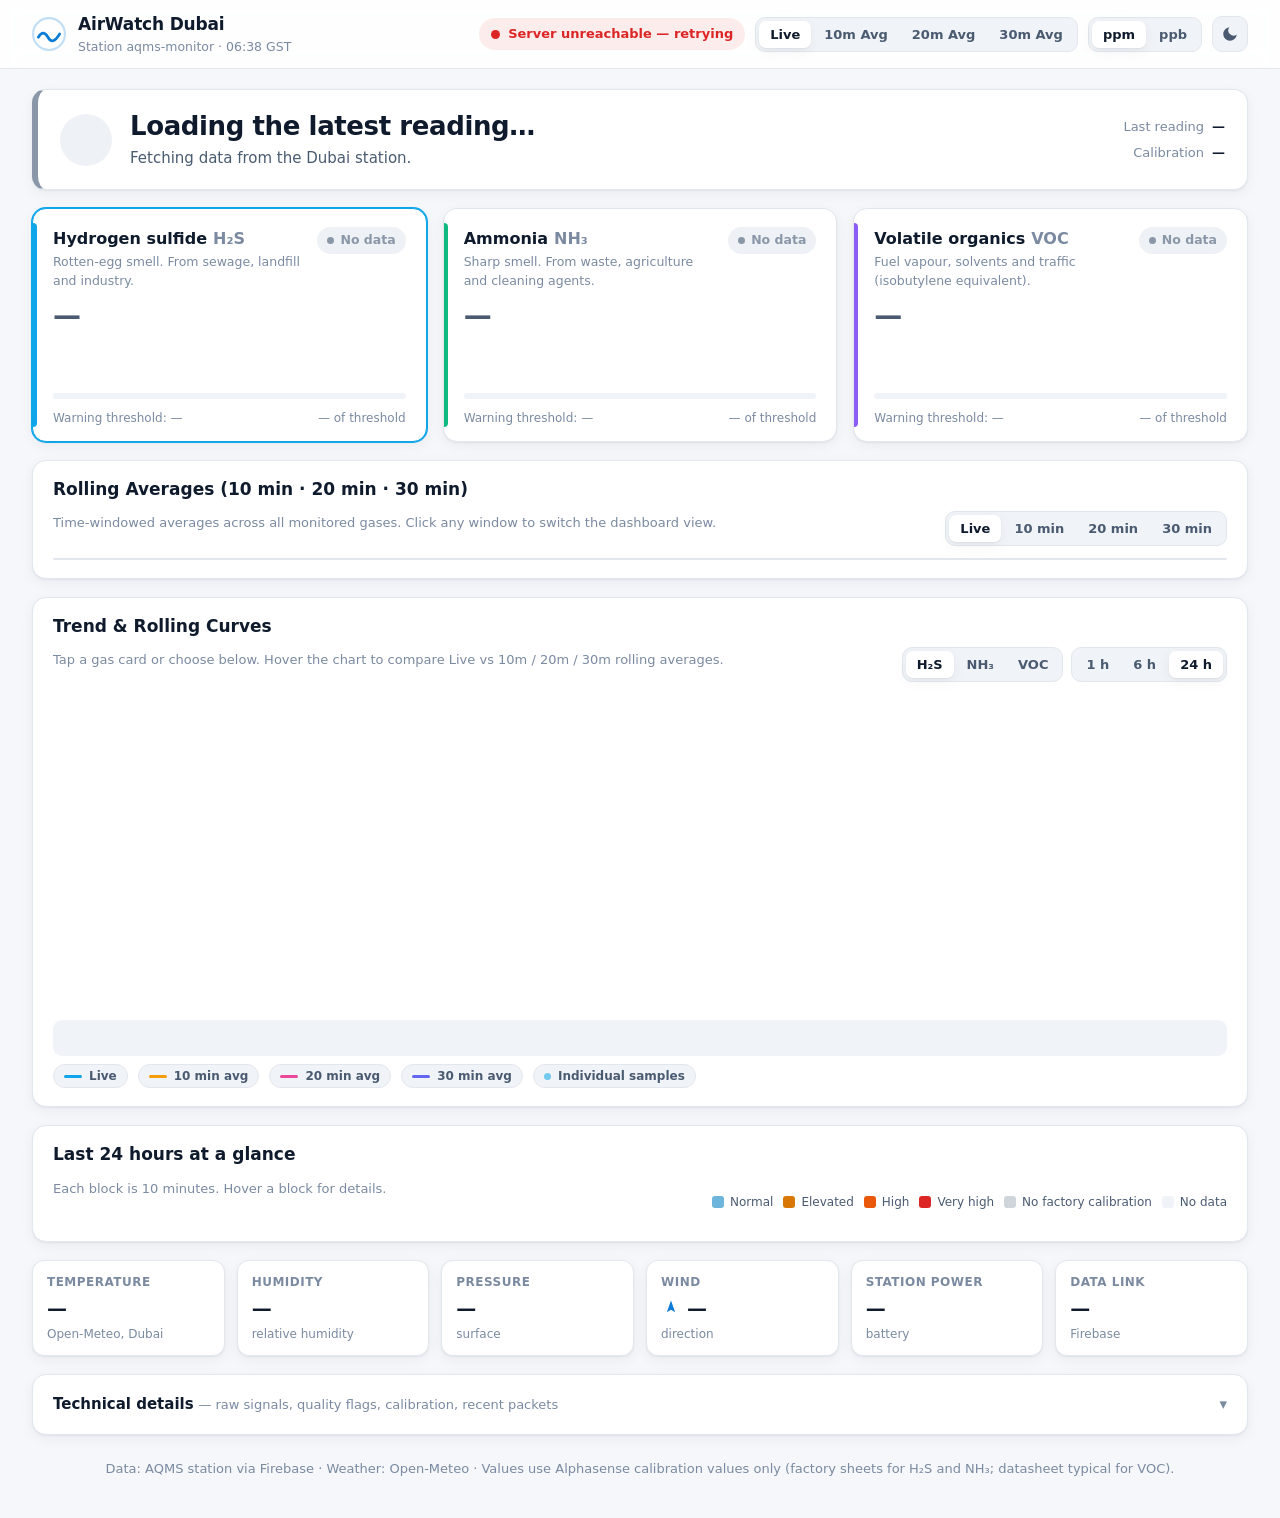
==== commit 675273b9: "Deploy v17: H2S-B4 factory calibration sheet Same static files as main. H2S = ((A1 - 395) - (A2 - 36" ====
--- a/index.html
+++ b/index.html
@@ -6,7 +6,7 @@
   <title>AirWatch Dubai — Live Air Quality</title>
   <meta name="description" content="Live hydrogen sulfide, ammonia and VOC readings from the AQMS station in Dubai." />
   <link rel="stylesheet" href="./vendor/uPlot.min.css" />
-  <link rel="stylesheet" href="./app.css?v=15" />
+  <link rel="stylesheet" href="./app.css?v=17" />
   <script>
     // Apply saved/system theme before paint to avoid a flash
     (function () {
@@ -170,9 +170,9 @@
         </div>
         <h3>How the numbers are made</h3>
         <ul class="method">
-          <li><strong>Alphasense calibration values only.</strong> Each gas uses an Alphasense zero and sensitivity: the sensor's own factory sheet where available, otherwise Alphasense's datasheet typical values. No filtering, smoothing, temperature tables or clamping.</li>
+          <li><strong>Alphasense calibration values only.</strong> Each gas uses an Alphasense zero and sensitivity: the sensor's own factory sheet where available, otherwise Alphasense's datasheet typical values. No filtering, smoothing or temperature tables. A negative result is shown as 0, and the averages use those values.</li>
           <li><strong>NH₃</strong> (Alphasense NH₃-B1+, factory sheet <code>77840031</code>, A0): <code>(A0 mV − 328) / 58.624</code> ppm (<code>58.624 mV/ppm = 73.28 nA/ppm × 0.8 mV/nA</code>).</li>
-          <li><strong>H₂S</strong> (Alphasense H2S-B4, A1 working / A2 auxiliary): <code>((A1 − 350) − (A2 − 350)) / 1.4</code> ppb — Alphasense datasheet typical (ISB manual Table 2: zero 350/350 mV, 1750 nA/ppm × 0.8 mV/nA). Indicative until its factory sheet is entered.</li>
+          <li><strong>H₂S</strong> (Alphasense H2S-B4, A1 working / A2 auxiliary): <code>((A1 − 395) − (A2 − 362)) / 1.727952</code> ppb, from its factory sheet (WE zero 395 mV, AE zero 362 mV, 1727.952 mV/ppm).</li>
           <li><strong>VOC</strong> (Alphasense PIDX-A-040, A3): <code>(A3 − 70) / 55</code> ppm isobutylene — Alphasense datasheet typical (offset 40–100 mV, midpoint used; 55 mV/ppm). Indicative until its factory sheet is entered.</li>
           <li>10 / 20 / 30-minute values are plain averages of the readings in each window. Alarm levels use the 10-minute average. Weather is shown for information only.</li>
         </ul>
@@ -185,14 +185,14 @@
     </details>
 
     <footer class="foot muted small">
-      Data: AQMS station via Firebase · Weather: Open-Meteo · Values use Alphasense calibration values only (factory sheet for NH₃; datasheet typical for H₂S and VOC).
+      Data: AQMS station via Firebase · Weather: Open-Meteo · Values use Alphasense calibration values only (factory sheets for H₂S and NH₃; datasheet typical for VOC).
     </footer>
   </main>
 
   <div id="tip" class="tip" role="tooltip" hidden></div>
 
   <script src="./vendor/uPlot.iife.min.js"></script>
-  <script src="./standalone_engine.js?v=15"></script>
-  <script src="./app.js?v=15"></script>
+  <script src="./standalone_engine.js?v=17"></script>
+  <script src="./app.js?v=17"></script>
 </body>
 </html>
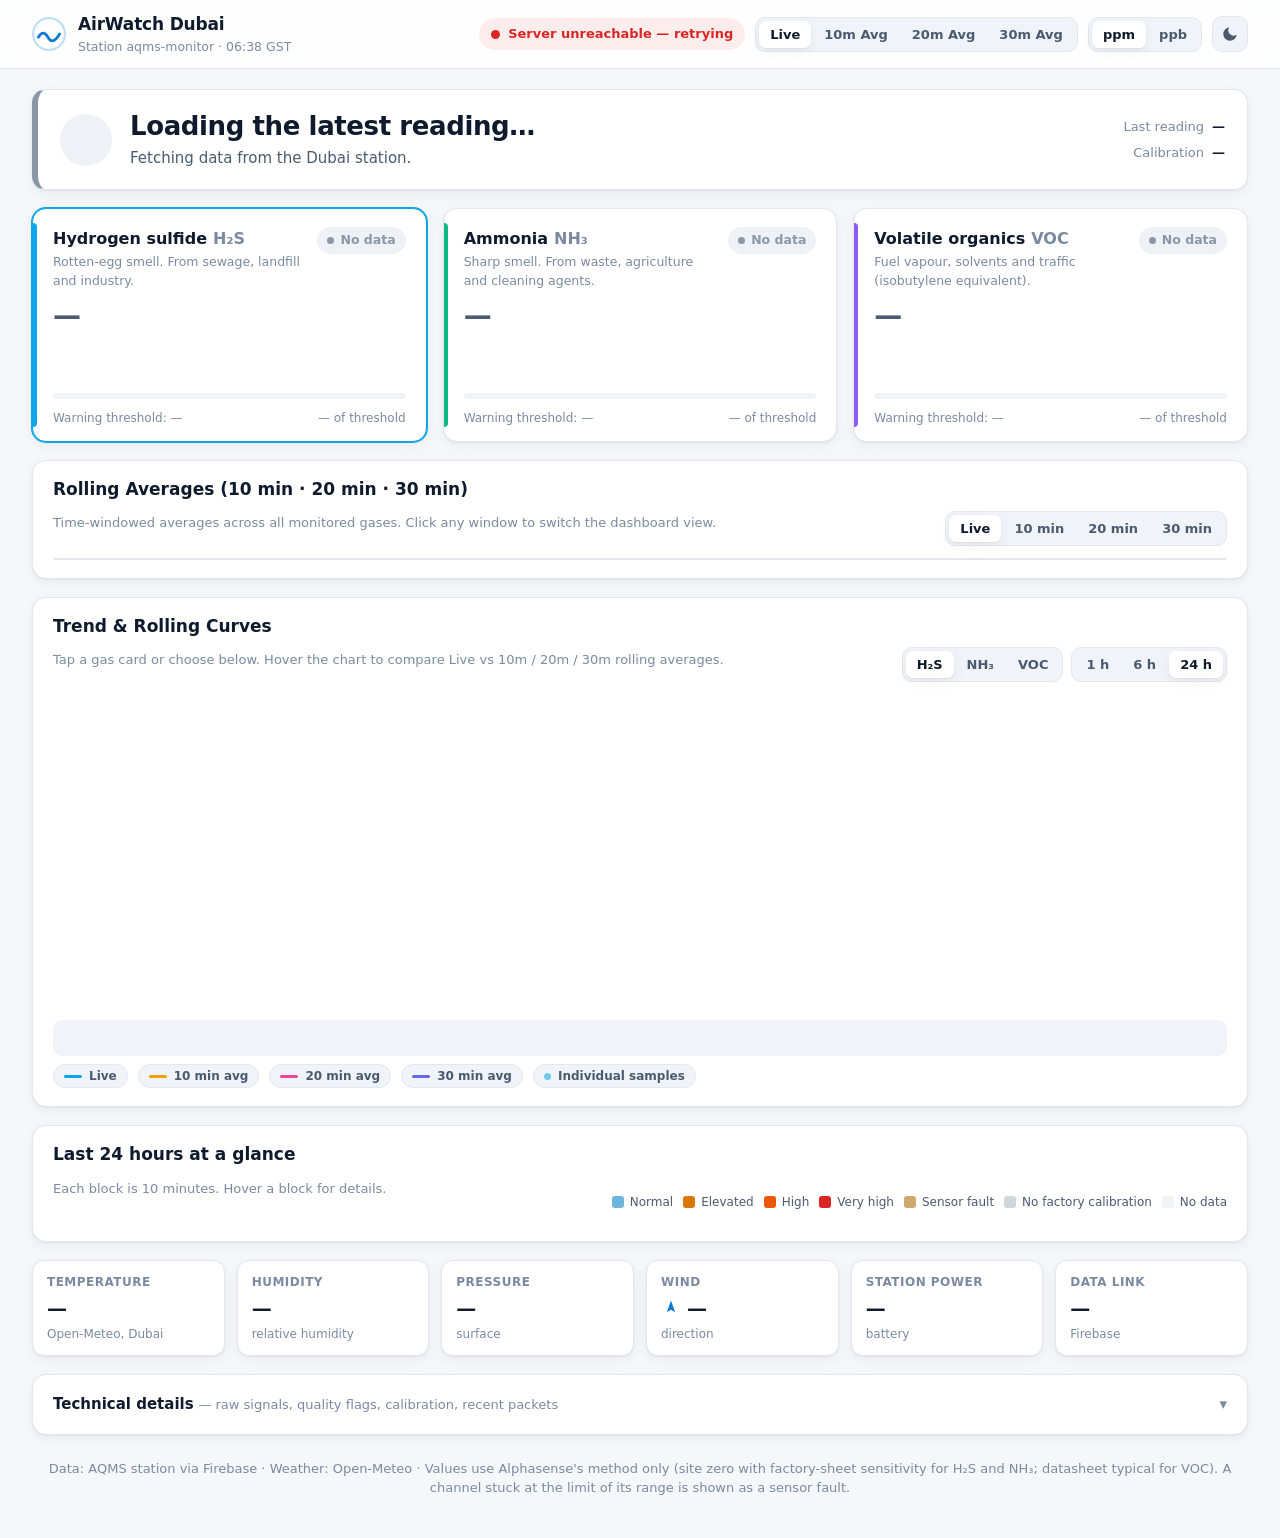
==== commit c9852ef5: "Deploy v18: site zeros for H2S and NH3, stuck channels as sensor fault Copies main:static/* from 8cc" ====
--- a/index.html
+++ b/index.html
@@ -6,7 +6,7 @@
   <title>AirWatch Dubai — Live Air Quality</title>
   <meta name="description" content="Live hydrogen sulfide, ammonia and VOC readings from the AQMS station in Dubai." />
   <link rel="stylesheet" href="./vendor/uPlot.min.css" />
-  <link rel="stylesheet" href="./app.css?v=17" />
+  <link rel="stylesheet" href="./app.css?v=18" />
   <script>
     // Apply saved/system theme before paint to avoid a flash
     (function () {
@@ -172,7 +172,7 @@
         <ul class="method">
           <li><strong>Alphasense calibration values only.</strong> Each gas uses an Alphasense zero and sensitivity: the sensor's own factory sheet where available, otherwise Alphasense's datasheet typical values. No filtering, smoothing or temperature tables. A negative result is shown as 0, and the averages use those values.</li>
           <li><strong>NH₃</strong> (Alphasense NH₃-B1+, factory sheet <code>77840031</code>, A0): <code>(A0 mV − 328) / 58.624</code> ppm (<code>58.624 mV/ppm = 73.28 nA/ppm × 0.8 mV/nA</code>).</li>
-          <li><strong>H₂S</strong> (Alphasense H2S-B4, A1 working / A2 auxiliary): <code>((A1 − 395) − (A2 − 362)) / 1.727952</code> ppb, from its factory sheet (WE zero 395 mV, AE zero 362 mV, 1727.952 mV/ppm).</li>
+          <li><strong>H₂S</strong> (Alphasense H2S-B4, A1 working / A2 auxiliary): <code>((A1 − 458) − (A2 − 359)) / 1.727952</code> ppb. Sensitivity from its factory sheet; zeros from a site zero (the station's clean-air output, 02:00–05:00 Dubai), as Alphasense advise. Factory-sheet zeros: 395 / 362 mV.</li>
           <li><strong>VOC</strong> (Alphasense PIDX-A-040, A3): <code>(A3 − 70) / 55</code> ppm isobutylene — Alphasense datasheet typical (offset 40–100 mV, midpoint used; 55 mV/ppm). Indicative until its factory sheet is entered.</li>
           <li>10 / 20 / 30-minute values are plain averages of the readings in each window. Alarm levels use the 10-minute average. Weather is shown for information only.</li>
         </ul>
@@ -185,14 +185,14 @@
     </details>
 
     <footer class="foot muted small">
-      Data: AQMS station via Firebase · Weather: Open-Meteo · Values use Alphasense calibration values only (factory sheets for H₂S and NH₃; datasheet typical for VOC).
+      Data: AQMS station via Firebase · Weather: Open-Meteo · Values use Alphasense's method only (site zero with factory-sheet sensitivity for H₂S and NH₃; datasheet typical for VOC). A channel stuck at the limit of its range is shown as a sensor fault.
     </footer>
   </main>
 
   <div id="tip" class="tip" role="tooltip" hidden></div>
 
   <script src="./vendor/uPlot.iife.min.js"></script>
-  <script src="./standalone_engine.js?v=17"></script>
-  <script src="./app.js?v=17"></script>
+  <script src="./standalone_engine.js?v=18"></script>
+  <script src="./app.js?v=18"></script>
 </body>
 </html>
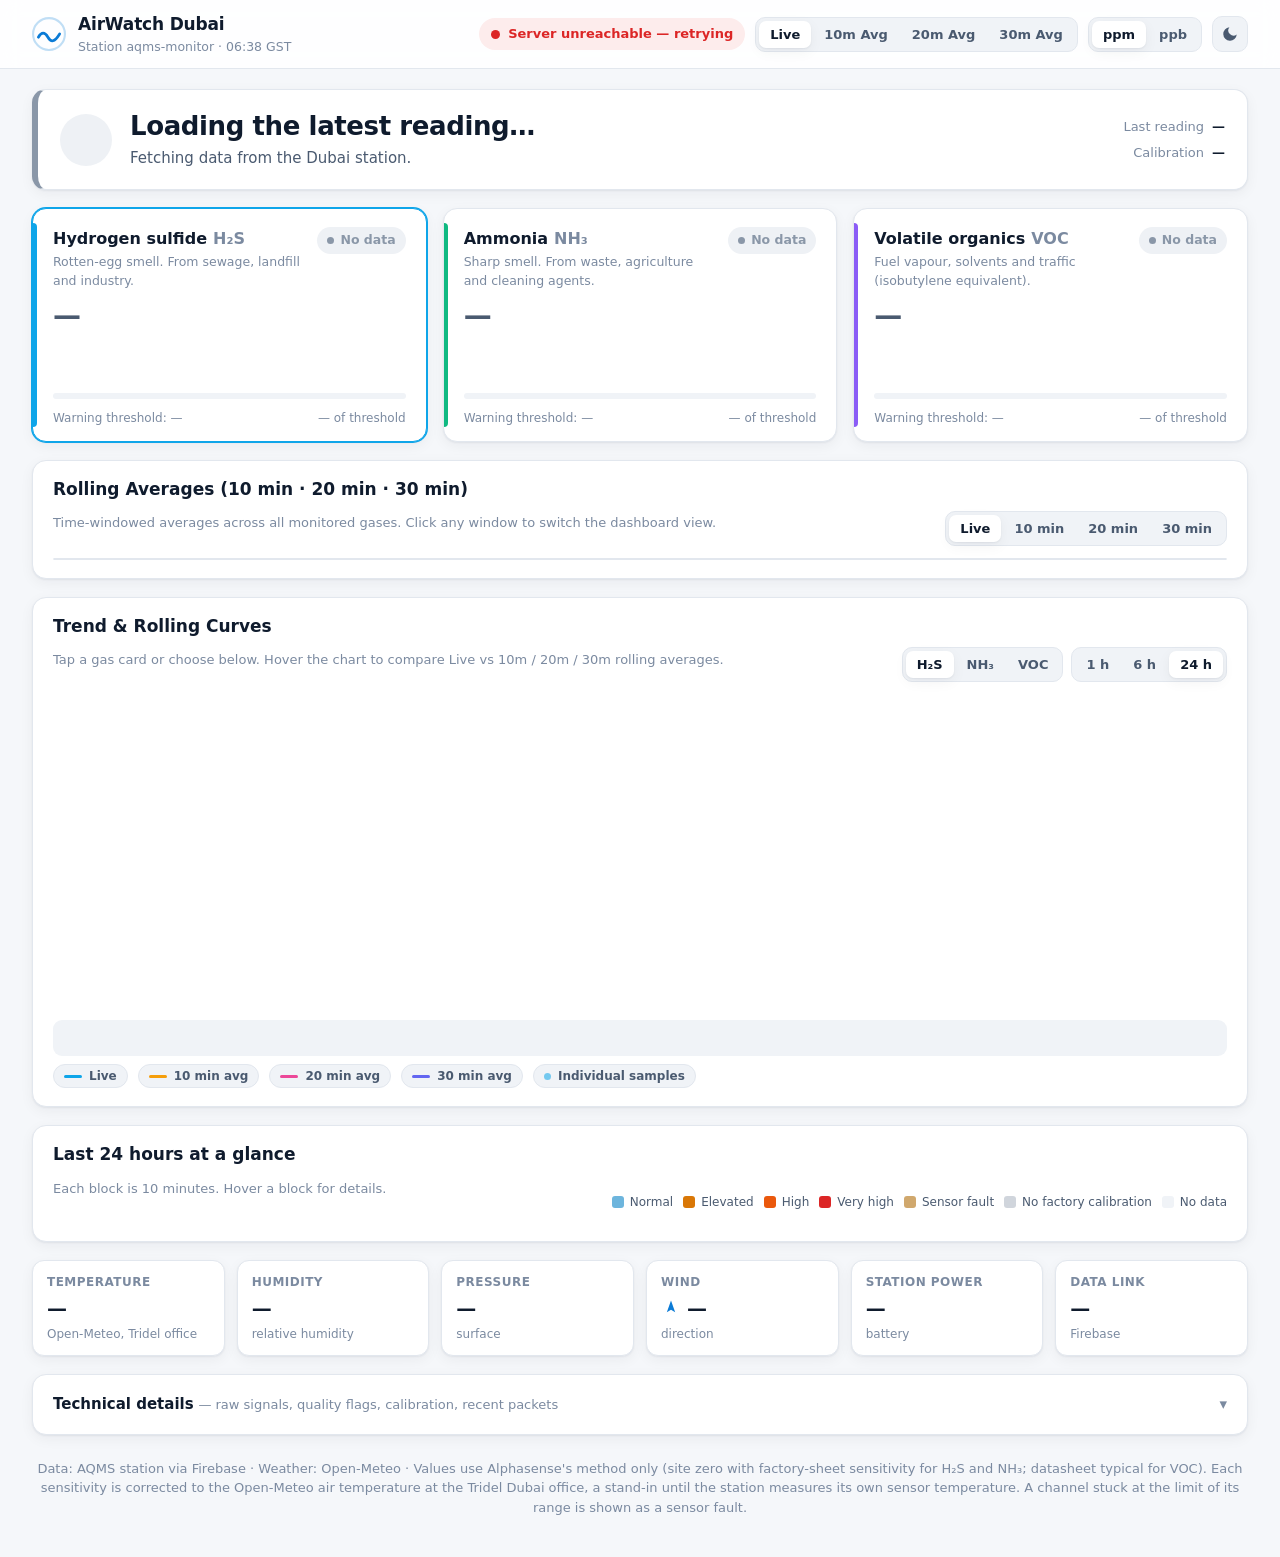
==== commit 5ce1f264: "Deploy v19: sensitivity at the Open-Meteo temperature, Tridel office" ====
--- a/index.html
+++ b/index.html
@@ -6,7 +6,7 @@
   <title>AirWatch Dubai — Live Air Quality</title>
   <meta name="description" content="Live hydrogen sulfide, ammonia and VOC readings from the AQMS station in Dubai." />
   <link rel="stylesheet" href="./vendor/uPlot.min.css" />
-  <link rel="stylesheet" href="./app.css?v=18" />
+  <link rel="stylesheet" href="./app.css?v=19" />
   <script>
     // Apply saved/system theme before paint to avoid a flash
     (function () {
@@ -134,7 +134,7 @@
 
     <!-- 5. Conditions & station health -->
     <section class="cond-grid" aria-label="Conditions and station health">
-      <div class="cond"><span class="k">Temperature</span><span class="v" id="cTemp">—</span><span class="s">Open-Meteo, Dubai</span></div>
+      <div class="cond"><span class="k">Temperature</span><span class="v" id="cTemp">—</span><span class="s">Open-Meteo, Tridel office</span></div>
       <div class="cond"><span class="k">Humidity</span><span class="v" id="cRh">—</span><span class="s">relative humidity</span></div>
       <div class="cond"><span class="k">Pressure</span><span class="v" id="cP">—</span><span class="s">surface</span></div>
       <div class="cond">
@@ -185,14 +185,14 @@
     </details>
 
     <footer class="foot muted small">
-      Data: AQMS station via Firebase · Weather: Open-Meteo · Values use Alphasense's method only (site zero with factory-sheet sensitivity for H₂S and NH₃; datasheet typical for VOC). A channel stuck at the limit of its range is shown as a sensor fault.
+      Data: AQMS station via Firebase · Weather: Open-Meteo · Values use Alphasense's method only (site zero with factory-sheet sensitivity for H₂S and NH₃; datasheet typical for VOC). Each sensitivity is corrected to the Open-Meteo air temperature at the Tridel Dubai office, a stand-in until the station measures its own sensor temperature. A channel stuck at the limit of its range is shown as a sensor fault.
     </footer>
   </main>
 
   <div id="tip" class="tip" role="tooltip" hidden></div>
 
   <script src="./vendor/uPlot.iife.min.js"></script>
-  <script src="./standalone_engine.js?v=18"></script>
-  <script src="./app.js?v=18"></script>
+  <script src="./standalone_engine.js?v=19"></script>
+  <script src="./app.js?v=19"></script>
 </body>
 </html>
